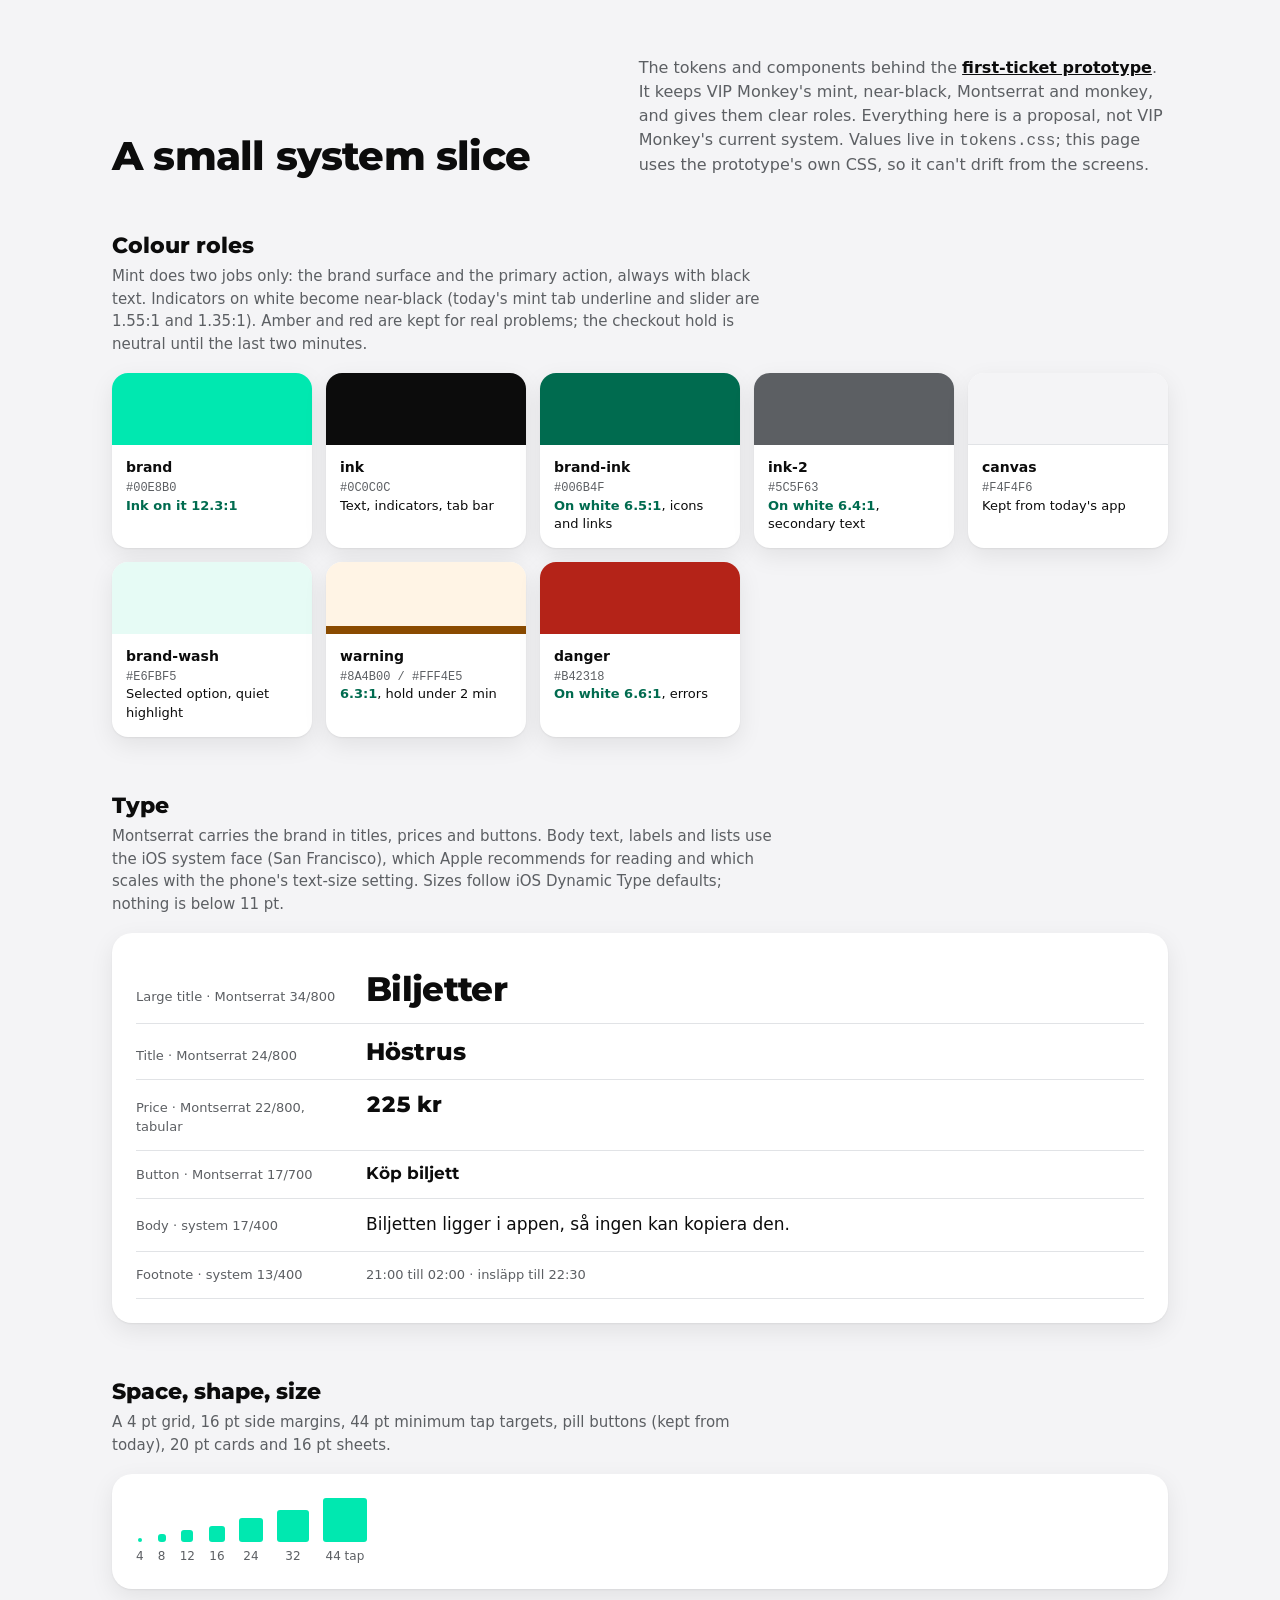
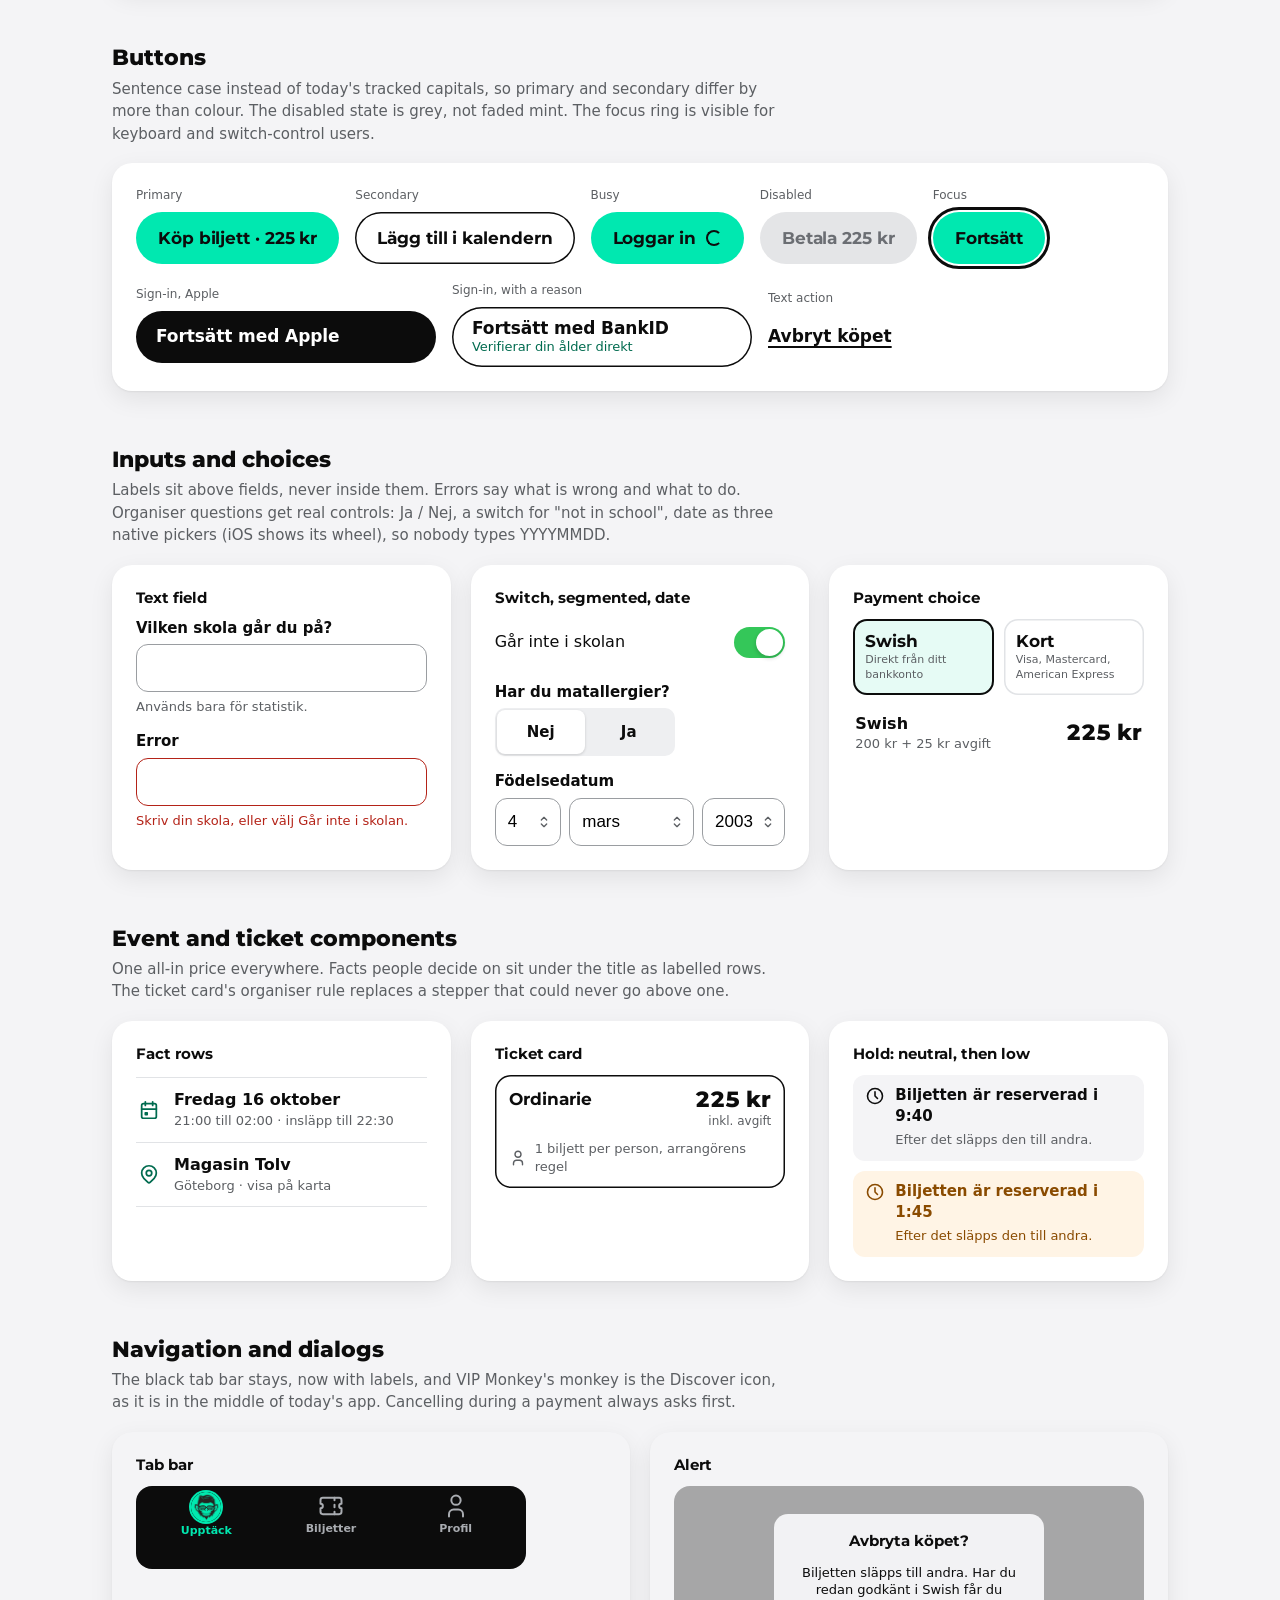
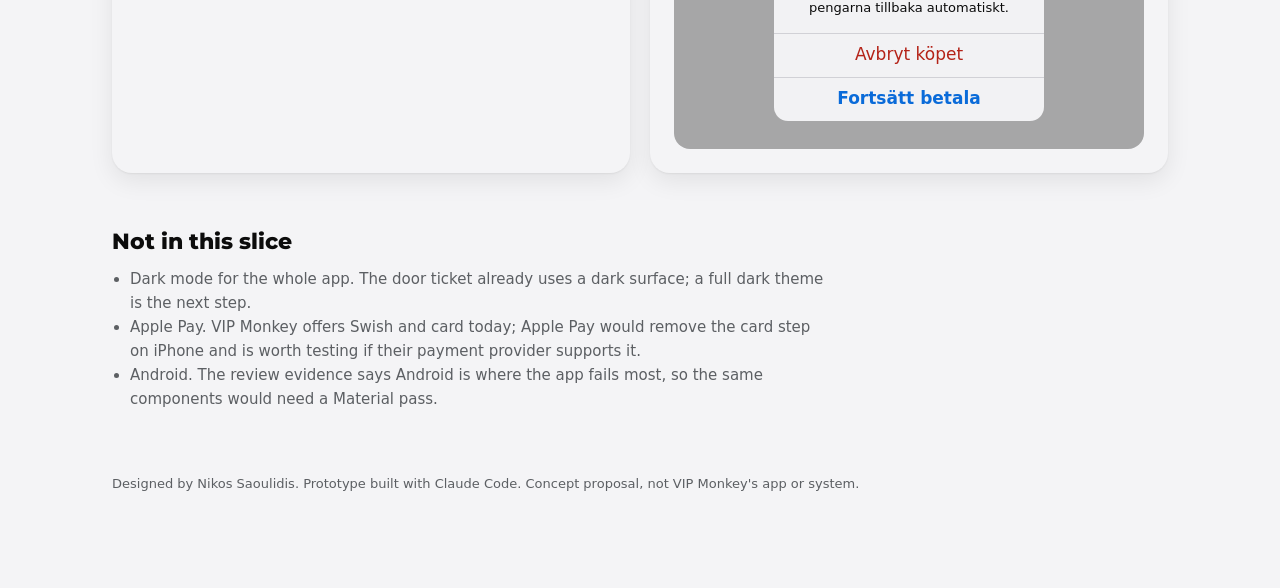
==== system.html @ f8bcc237 "VIP Monkey: Phase 3 prototype (8 screens + variant B, SV/EN), system slice, Impeccable init, concept" ====
<!doctype html>
<html lang="en">
<head>
<meta charset="utf-8">
<meta name="viewport" content="width=device-width, initial-scale=1">
<title>Design system slice · VIP Monkey proposal</title>
<meta name="description" content="Tokens and core components behind the VIP Monkey first-ticket prototype. A proposal by Nikos Saoulidis, not VIP Monkey's own system.">
<link rel="icon" href="assets/monkey-head.png">
<link rel="preconnect" href="https://fonts.googleapis.com">
<link rel="preconnect" href="https://fonts.gstatic.com" crossorigin>
<link href="https://fonts.googleapis.com/css2?family=Montserrat:wght@600;700;800&display=swap" rel="stylesheet">
<link rel="stylesheet" href="tokens.css">
<link rel="stylesheet" href="app.css">
<style>
  body.sys { max-width: 1120px; margin: 0 auto; padding: 56px 32px 96px; color: var(--c-ink); }
  .sys-head { display: flex; justify-content: space-between; align-items: end; gap: 32px; flex-wrap: wrap; }
  .sys-head h1 { font: 800 40px/1.05 var(--f-display); letter-spacing: -.02em; }
  .sys-head p { max-width: 52ch; color: var(--c-ink-2); font-size: 16px; line-height: 1.5; }
  .sys-head a { color: var(--c-ink); font-weight: 600; }
  .sys section { margin-top: 56px; }
  .sys h2 { font: 800 22px/1.2 var(--f-display); }
  .sys .why { color: var(--c-ink-2); font-size: 15px; line-height: 1.5; max-width: 70ch; margin-top: 6px; }
  .grid-sw { display: grid; grid-template-columns: repeat(auto-fill, minmax(190px, 1fr)); gap: 14px; margin-top: 18px; }
  .sw { background: var(--c-surface); border-radius: 16px; overflow: hidden; box-shadow: var(--shadow-card); }
  .sw i { display: block; height: 72px; }
  .sw div { padding: 12px 14px 14px; font-size: 13px; line-height: 1.45; }
  .sw b { display: block; font-size: 14px; }
  .sw code { font: 500 12px/1.4 ui-monospace, SFMono-Regular, Menlo, monospace; color: var(--c-ink-2); }
  .sw .ok { color: var(--c-brand-ink); font-weight: 600; }
  .type-row { display: grid; grid-template-columns: 210px 1fr; gap: 20px; align-items: baseline; padding: 14px 0; border-bottom: 1px solid var(--c-line); }
  .type-row small { font-size: 13px; color: var(--c-ink-2); font-variant-numeric: tabular-nums; }
  .specimen { background: var(--c-surface); border-radius: 20px; padding: 24px; margin-top: 18px; box-shadow: var(--shadow-card); }
  .row { display: flex; flex-wrap: wrap; gap: 16px; align-items: center; }
  .row + .row { margin-top: 18px; }
  .state { display: grid; gap: 8px; justify-items: start; min-width: 150px; }
  .state > small { font-size: 12px; color: var(--c-ink-2); }
  .cols { display: grid; grid-template-columns: repeat(auto-fit, minmax(300px, 1fr)); gap: 20px; margin-top: 18px; }
  .cols .specimen { margin-top: 0; }
  .cols h3 { font: 700 15px/1.2 var(--f-display); margin-bottom: 12px; }
  .space { display: flex; gap: 14px; align-items: end; flex-wrap: wrap; }
  .space span { display: grid; gap: 6px; justify-items: center; font-size: 12px; color: var(--c-ink-2); }
  .space i { display: block; background: var(--c-brand); border-radius: 3px; }
  .note-list { margin-top: 12px; padding-left: 18px; font-size: 15px; line-height: 1.6; color: var(--c-ink-2); max-width: 75ch; }
  .force-focus { outline: 3px solid var(--c-ink); outline-offset: 2px; }
  .sys .tabbar, .sys .alert-scrim, .sys .hold, .sys .ticket-row { position: static; }
  .sys .tabbar { border-radius: 16px; max-width: 390px; }
  .sys .alert-scrim { border-radius: 16px; padding: 28px; }
  .sys-foot { margin-top: 64px; font-size: 13px; color: var(--c-ink-2); }
</style>
</head>
<body class="sys">
  <header class="sys-head">
    <div>
      <h1>A small system slice</h1>
    </div>
    <p>The tokens and components behind the <a href="index.html">first-ticket prototype</a>. It keeps VIP Monkey's mint, near-black, Montserrat and monkey, and gives them clear roles. Everything here is a proposal, not VIP Monkey's current system. Values live in <code>tokens.css</code>; this page uses the prototype's own CSS, so it can't drift from the screens.</p>
  </header>

  <section>
    <h2>Colour roles</h2>
    <p class="why">Mint does two jobs only: the brand surface and the primary action, always with black text. Indicators on white become near-black (today's mint tab underline and slider are 1.55:1 and 1.35:1). Amber and red are kept for real problems; the checkout hold is neutral until the last two minutes.</p>
    <div class="grid-sw">
      <div class="sw"><i style="background:var(--c-brand)"></i><div><b>brand</b><code>#00E8B0</code><br><span class="ok">Ink on it 12.3:1</span></div></div>
      <div class="sw"><i style="background:var(--c-ink)"></i><div><b>ink</b><code>#0C0C0C</code><br>Text, indicators, tab bar</div></div>
      <div class="sw"><i style="background:var(--c-brand-ink)"></i><div><b>brand-ink</b><code>#006B4F</code><br><span class="ok">On white 6.5:1</span>, icons and links</div></div>
      <div class="sw"><i style="background:var(--c-ink-2)"></i><div><b>ink-2</b><code>#5C5F63</code><br><span class="ok">On white 6.4:1</span>, secondary text</div></div>
      <div class="sw"><i style="background:var(--c-canvas);box-shadow:inset 0 -1px var(--c-line)"></i><div><b>canvas</b><code>#F4F4F6</code><br>Kept from today's app</div></div>
      <div class="sw"><i style="background:var(--c-brand-wash)"></i><div><b>brand-wash</b><code>#E6FBF5</code><br>Selected option, quiet highlight</div></div>
      <div class="sw"><i style="background:var(--c-warning-wash);box-shadow:inset 0 -8px var(--c-warning-ink)"></i><div><b>warning</b><code>#8A4B00 / #FFF4E5</code><br><span class="ok">6.3:1</span>, hold under 2 min</div></div>
      <div class="sw"><i style="background:var(--c-danger)"></i><div><b>danger</b><code>#B42318</code><br><span class="ok">On white 6.6:1</span>, errors</div></div>
    </div>
  </section>

  <section>
    <h2>Type</h2>
    <p class="why">Montserrat carries the brand in titles, prices and buttons. Body text, labels and lists use the iOS system face (San Francisco), which Apple recommends for reading and which scales with the phone's text-size setting. Sizes follow iOS Dynamic Type defaults; nothing is below 11 pt.</p>
    <div class="specimen">
      <div class="type-row"><small>Large title · Montserrat 34/800</small><span style="font:800 34px/1.1 var(--f-display);letter-spacing:-.02em">Biljetter</span></div>
      <div class="type-row"><small>Title · Montserrat 24/800</small><span style="font:800 24px/1.15 var(--f-display)">Höstrus</span></div>
      <div class="type-row"><small>Price · Montserrat 22/800, tabular</small><span class="price" style="text-align:left">225 kr</span></div>
      <div class="type-row"><small>Button · Montserrat 17/700</small><span style="font:700 17px/1 var(--f-display)">Köp biljett</span></div>
      <div class="type-row"><small>Body · system 17/400</small><span style="font:400 17px/1.4 var(--f-text)">Biljetten ligger i appen, så ingen kan kopiera den.</span></div>
      <div class="type-row"><small>Footnote · system 13/400</small><span style="font:400 13px/1.4 var(--f-text);color:var(--c-ink-2)">21:00 till 02:00 · insläpp till 22:30</span></div>
    </div>
  </section>

  <section>
    <h2>Space, shape, size</h2>
    <p class="why">A 4 pt grid, 16 pt side margins, 44 pt minimum tap targets, pill buttons (kept from today), 20 pt cards and 16 pt sheets.</p>
    <div class="specimen">
      <div class="space">
        <span><i style="width:4px;height:4px"></i>4</span><span><i style="width:8px;height:8px"></i>8</span><span><i style="width:12px;height:12px"></i>12</span><span><i style="width:16px;height:16px"></i>16</span><span><i style="width:24px;height:24px"></i>24</span><span><i style="width:32px;height:32px"></i>32</span><span><i style="width:44px;height:44px"></i>44 tap</span>
      </div>
    </div>
  </section>

  <section>
    <h2>Buttons</h2>
    <p class="why">Sentence case instead of today's tracked capitals, so primary and secondary differ by more than colour. The disabled state is grey, not faded mint. The focus ring is visible for keyboard and switch-control users.</p>
    <div class="specimen">
      <div class="row">
        <div class="state"><small>Primary</small><button class="btn btn-primary">Köp biljett · 225 kr</button></div>
        <div class="state"><small>Secondary</small><button class="btn btn-outline">Lägg till i kalendern</button></div>
        <div class="state"><small>Busy</small><button class="btn btn-primary" aria-busy="true">Loggar in</button></div>
        <div class="state"><small>Disabled</small><button class="btn btn-primary" disabled style="background:var(--c-disabled);color:var(--c-disabled-ink)">Betala 225 kr</button></div>
        <div class="state"><small>Focus</small><button class="btn btn-primary force-focus">Fortsätt</button></div>
      </div>
      <div class="row">
        <div class="state"><small>Sign-in, Apple</small><button class="btn btn-auth btn-apple" style="min-width:300px"><span>Fortsätt med Apple</span></button></div>
        <div class="state"><small>Sign-in, with a reason</small><button class="btn btn-auth btn-outline btn-bankid" style="min-width:300px"><span class="ba-txt"><span>Fortsätt med BankID</span><small>Verifierar din ålder direkt</small></span></button></div>
        <div class="state"><small>Text action</small><button class="text-btn">Avbryt köpet</button></div>
      </div>
    </div>
  </section>

  <section>
    <h2>Inputs and choices</h2>
    <p class="why">Labels sit above fields, never inside them. Errors say what is wrong and what to do. Organiser questions get real controls: Ja / Nej, a switch for "not in school", date as three native pickers (iOS shows its wheel), so nobody types YYYYMMDD.</p>
    <div class="cols">
      <div class="specimen">
        <h3>Text field</h3>
        <label class="field-label" style="margin-top:0">Vilken skola går du på?</label>
        <input class="field" value="">
        <p class="field-help">Används bara för statistik.</p>
        <label class="field-label">Error</label>
        <input class="field" aria-invalid="true" aria-label="Skola">
        <p class="field-err">Skriv din skola, eller välj Går inte i skolan.</p>
      </div>
      <div class="specimen">
        <h3>Switch, segmented, date</h3>
        <label class="switch-row"><span>Går inte i skolan</span><input type="checkbox" role="switch" class="switch" checked></label>
        <p class="field-label">Har du matallergier?</p>
        <div class="seg"><label><input type="radio" name="s1" checked><span>Nej</span></label><label><input type="radio" name="s1"><span>Ja</span></label></div>
        <p class="field-label">Födelsedatum</p>
        <div class="dob"><select class="field sel" aria-label="Dag"><option>4</option></select><select class="field sel" aria-label="Månad"><option>mars</option></select><select class="field sel" aria-label="År"><option>2003</option></select></div>
      </div>
      <div class="specimen">
        <h3>Payment choice</h3>
        <div class="pay-options">
          <label class="pay-opt"><input type="radio" name="p1" checked><span class="po-box"><b>Swish</b><small>Direkt från ditt bankkonto</small></span></label>
          <label class="pay-opt"><input type="radio" name="p1"><span class="po-box"><b>Kort</b><small>Visa, Mastercard, American Express</small></span></label>
        </div>
        <div class="pay-sum" style="margin-top:16px"><span><b>Swish</b><small>200 kr + 25 kr avgift</small></span><b class="pay-sum-total">225 kr</b></div>
      </div>
    </div>
  </section>

  <section>
    <h2>Event and ticket components</h2>
    <p class="why">One all-in price everywhere. Facts people decide on sit under the title as labelled rows. The ticket card's organiser rule replaces a stepper that could never go above one.</p>
    <div class="cols">
      <div class="specimen">
        <h3>Fact rows</h3>
        <ul class="facts">
          <li><svg class="ic" viewBox="0 0 24 24" aria-hidden="true"><path d="M4 7a2 2 0 0 1 2 -2h12a2 2 0 0 1 2 2v12a2 2 0 0 1 -2 2h-12a2 2 0 0 1 -2 -2v-12z"/><path d="M16 3v4"/><path d="M8 3v4"/><path d="M4 11h16"/><path d="M8 15h2v2h-2z"/></svg><div><b>Fredag 16 oktober</b><small>21:00 till 02:00 · insläpp till 22:30</small></div></li>
          <li><svg class="ic" viewBox="0 0 24 24" aria-hidden="true"><path d="M9 11a3 3 0 1 0 6 0a3 3 0 0 0 -6 0"/><path d="M17.657 16.657l-4.243 4.243a2 2 0 0 1 -2.827 0l-4.244 -4.243a8 8 0 1 1 11.314 0z"/></svg><div><b>Magasin Tolv</b><small>Göteborg · visa på karta</small></div></li>
        </ul>
      </div>
      <div class="specimen">
        <h3>Ticket card</h3>
        <div class="ticket-row" style="margin-top:0">
          <div class="tr-top"><b>Ordinarie</b><span class="price">225 kr<small>inkl. avgift</small></span></div>
          <p class="tr-rule"><svg class="ic" viewBox="0 0 24 24" aria-hidden="true"><path d="M8 7a4 4 0 1 0 8 0a4 4 0 0 0 -8 0"/><path d="M6 21v-2a4 4 0 0 1 4 -4h4a4 4 0 0 1 4 4v2"/></svg><span>1 biljett per person, arrangörens regel</span></p>
        </div>
      </div>
      <div class="specimen">
        <h3>Hold: neutral, then low</h3>
        <div class="hold"><svg class="ic" viewBox="0 0 24 24" aria-hidden="true"><path d="M3 12a9 9 0 1 0 18 0a9 9 0 0 0 -18 0"/><path d="M12 7v5l3 3"/></svg><div><b>Biljetten är reserverad i 9:40</b><small>Efter det släpps den till andra.</small></div></div>
        <div class="hold is-low" style="margin-top:10px"><svg class="ic" viewBox="0 0 24 24" aria-hidden="true"><path d="M3 12a9 9 0 1 0 18 0a9 9 0 0 0 -18 0"/><path d="M12 7v5l3 3"/></svg><div><b>Biljetten är reserverad i 1:45</b><small>Efter det släpps den till andra.</small></div></div>
      </div>
    </div>
  </section>

  <section>
    <h2>Navigation and dialogs</h2>
    <p class="why">The black tab bar stays, now with labels, and VIP Monkey's monkey is the Discover icon, as it is in the middle of today's app. Cancelling during a payment always asks first.</p>
    <div class="cols">
      <div class="specimen" style="background:var(--c-canvas)">
        <h3>Tab bar</h3>
        <nav class="tabbar" aria-label="Exempel">
          <span class="tab" aria-current="page"><img src="assets/monkey-head.png" alt="" class="tab-monkey" width="30" height="30"><span>Upptäck</span></span>
          <span class="tab"><svg class="ic" viewBox="0 0 24 24" aria-hidden="true"><path d="M15 5l0 2"/><path d="M15 11l0 2"/><path d="M15 17l0 2"/><path d="M5 5h14a2 2 0 0 1 2 2v3a2 2 0 0 0 0 4v3a2 2 0 0 1 -2 2h-14a2 2 0 0 1 -2 -2v-3a2 2 0 0 0 0 -4v-3a2 2 0 0 1 2 -2"/></svg><span>Biljetter</span></span>
          <span class="tab"><svg class="ic" viewBox="0 0 24 24" aria-hidden="true"><path d="M8 7a4 4 0 1 0 8 0a4 4 0 0 0 -8 0"/><path d="M6 21v-2a4 4 0 0 1 4 -4h4a4 4 0 0 1 4 4v2"/></svg><span>Profil</span></span>
        </nav>
      </div>
      <div class="specimen" style="background:var(--c-canvas)">
        <h3>Alert</h3>
        <div class="alert-scrim">
          <div class="alert" role="group" aria-label="Exempel">
            <h3>Avbryta köpet?</h3>
            <p>Biljetten släpps till andra. Har du redan godkänt i Swish får du pengarna tillbaka automatiskt.</p>
            <span class="alert-btn danger" style="display:grid;place-items:center">Avbryt köpet</span>
            <span class="alert-btn strong" style="display:grid;place-items:center">Fortsätt betala</span>
          </div>
        </div>
      </div>
    </div>
  </section>

  <section>
    <h2>Not in this slice</h2>
    <ul class="note-list">
      <li>Dark mode for the whole app. The door ticket already uses a dark surface; a full dark theme is the next step.</li>
      <li>Apple Pay. VIP Monkey offers Swish and card today; Apple Pay would remove the card step on iPhone and is worth testing if their payment provider supports it.</li>
      <li>Android. The review evidence says Android is where the app fails most, so the same components would need a Material pass.</li>
    </ul>
  </section>

  <p class="sys-foot">Designed by Nikos Saoulidis. Prototype built with Claude Code. Concept proposal, not VIP Monkey's app or system.</p>
</body>
</html>
---- tokens.css ----
/* VIP Monkey, evolved: design tokens (a proposal, not VIP Monkey's own spec) */
:root {
  /* colour roles */
  --c-brand: #00E8B0;          /* brand surface + primary action fill; ink on it is 12.3:1 */
  --c-brand-hover: #00D4A1;
  --c-brand-ink: #006B4F;      /* mint as text/icon on light surfaces, 6.5:1 on white */
  --c-brand-wash: #E6FBF5;
  --c-ink: #0C0C0C;            /* text, indicators, tab bar */
  --c-ink-2: #5C5F63;          /* secondary text, 6.4:1 on white */
  --c-line: #E1E3E6;
  --c-line-strong: #0C0C0C;
  --c-canvas: #F4F4F6;
  --c-surface: #FFFFFF;
  --c-disabled: #E4E5E7;
  --c-disabled-ink: #6B6E73;
  --c-tabbar: #0C0C0C;
  --c-tab-idle: #A9ACB1;       /* 8.4:1 on the tab bar */
  --c-danger: #B42318;
  --c-danger-wash: #FDECEA;
  --c-warning-ink: #8A4B00;
  --c-warning-wash: #FFF4E5;
  --c-scrim: rgb(12 12 12 / .42);

  /* type: Montserrat for display moments, the platform face for reading */
  --f-display: "Montserrat", system-ui, sans-serif;
  --f-text: -apple-system, BlinkMacSystemFont, "SF Pro Text", system-ui, "Segoe UI", Roboto, sans-serif;
  --t-large: 34px;   /* Large Title */
  --t-title: 24px;   /* Title 2, in Montserrat */
  --t-headline: 17px;
  --t-body: 17px;
  --t-callout: 16px;
  --t-sub: 15px;
  --t-foot: 13px;
  --t-caption: 12px;

  /* space (4 pt grid) */
  --s-1: 4px; --s-2: 8px; --s-3: 12px; --s-4: 16px; --s-5: 20px; --s-6: 24px; --s-8: 32px; --s-10: 40px;

  /* shape */
  --r-pill: 999px;
  --r-card: 20px;
  --r-field: 12px;
  --r-sheet: 16px;

  /* size */
  --tap: 44px;
  --btn-h: 52px;
  --tabbar-h: 83px;
  --status-h: 47px;

  /* depth and motion */
  --shadow-card: 0 1px 2px rgb(12 12 12 / .06), 0 8px 24px rgb(12 12 12 / .08);
  --shadow-sheet: 0 -8px 32px rgb(12 12 12 / .16);
  --ease-out: cubic-bezier(.16, 1, .3, 1);
  --dur-fast: 160ms;
  --dur-sheet: 420ms;
}
---- app.css ----
*, *::before, *::after { box-sizing: border-box; margin: 0; }
html { background: var(--c-canvas); color: var(--c-ink); font: 400 var(--t-body)/1.4 var(--f-text); -webkit-font-smoothing: antialiased; }
body { min-height: 100dvh; }
button, input { font: inherit; color: inherit; }
button { background: none; border: 0; padding: 0; cursor: pointer; }
[hidden] { display: none !important; }
::selection { background: var(--c-brand); color: var(--c-ink); }
:focus-visible { outline: 3px solid var(--c-ink); outline-offset: 2px; }
[tabindex="-1"]:focus { outline: none; }
.view-ticket :focus-visible, .tabbar :focus-visible { outline-color: var(--c-brand); }
.ic { width: 22px; height: 22px; flex: none; fill: none; stroke: currentColor; stroke-width: 1.9; stroke-linecap: round; stroke-linejoin: round; }
.ic-sm { width: 16px; height: 16px; }
.ic-lg { width: 26px; height: 26px; }

/* ---------- stage: panel beside a phone on desktop, full screen on a phone ---------- */
.stage { min-height: 100dvh; display: grid; grid-template-columns: minmax(280px, 380px) auto; justify-content: center; align-items: center; gap: 64px; padding: 40px 32px; }
.device { width: 390px; height: 844px; border-radius: 55px; background: #111214; padding: 11px; box-shadow: 0 30px 80px rgb(12 12 12 / .22), 0 2px 6px rgb(12 12 12 / .2); }
.screen { position: relative; width: 100%; height: 100%; border-radius: 44px; overflow: hidden; background: var(--c-surface); isolation: isolate; container-type: inline-size; }

.panel { font-size: 15px; line-height: 1.5; color: var(--c-ink-2); max-width: 380px; }
.panel-top { display: flex; align-items: center; justify-content: space-between; gap: 16px; }
.panel h1 { font: 800 32px/1.1 var(--f-display); color: var(--c-ink); letter-spacing: -.02em; text-wrap: balance; }
.panel-lede { margin-top: 14px; color: var(--c-ink); font-size: 17px; text-wrap: pretty; }
.panel-hint { margin-top: 8px; }
.panel-h { font: 700 14px/1 var(--f-display); color: var(--c-ink); margin: 28px 0 10px; }
.lang { display: inline-flex; border: 1.5px solid var(--c-ink); border-radius: var(--r-pill); padding: 2px; flex: none; }
.lang-btn { min-width: 44px; min-height: 36px; border-radius: var(--r-pill); font: 700 13px/1 var(--f-display); color: var(--c-ink); }
.lang-btn[aria-pressed="true"] { background: var(--c-ink); color: #fff; }
.steps { list-style: none; padding: 0; display: grid; gap: 2px; }
.steps button { width: 100%; min-height: 40px; display: flex; align-items: center; gap: 12px; padding: 6px 10px; border-radius: 12px; text-align: left; color: var(--c-ink); font-size: 15px; }
.steps button:hover { background: rgb(12 12 12 / .05); }
.steps button[aria-current="step"] { background: var(--c-surface); box-shadow: var(--shadow-card); font-weight: 600; }
.steps .n { width: 26px; height: 26px; border-radius: 50%; display: grid; place-items: center; background: var(--c-surface); border: 1px solid var(--c-line); font: 700 12px/1 var(--f-display); flex: none; }
.steps button[aria-current="step"] .n { background: var(--c-brand); border-color: var(--c-brand); }
.step-b { margin-top: 10px; padding-top: 10px; border-top: 1px solid var(--c-line); }
.step-b p { font-size: 13px; padding: 2px 10px 0 48px; }
.panel-actions { display: flex; gap: 18px; margin-top: 20px; }
.link-btn { display: inline-flex; align-items: center; gap: 6px; min-height: 44px; color: var(--c-ink); font-weight: 600; text-decoration: none; }
.link-btn:hover { text-decoration: underline; text-underline-offset: 3px; }
.link-btn .ic { width: 18px; height: 18px; }
.panel-note { margin-top: 18px; font-size: 13px; }
.panel-credit { margin-top: 6px; font-size: 13px; color: var(--c-ink); }

/* ---------- phone chrome ---------- */
.statusbar { position: absolute; inset: 0 0 auto 0; height: var(--status-h); z-index: 30; display: flex; align-items: center; justify-content: space-between; padding: 0 30px 0 38px; font: 600 16px/1 var(--f-text); pointer-events: none; color: var(--c-ink); }
.statusbar svg { fill: currentColor; }
.sb-icons { display: flex; gap: 6px; align-items: center; }
.screen[data-dark] .statusbar { color: #fff; }
.home-ind { position: absolute; left: 50%; bottom: 8px; width: 134px; height: 5px; margin-left: -67px; border-radius: 3px; background: var(--c-ink); z-index: 40; pointer-events: none; }
.screen[data-dark] .home-ind { background: #fff; }

.view { position: absolute; inset: 0; display: flex; flex-direction: column; padding-top: var(--status-h); background: var(--c-surface); }
.view:not(.is-active) { visibility: hidden; }
.scroll { flex: 1; overflow-y: auto; overscroll-behavior: contain; padding: 0 16px 24px; scrollbar-width: none; }
.scroll::-webkit-scrollbar { display: none; }

.icon-btn { width: var(--tap); height: var(--tap); display: grid; place-items: center; border-radius: 50%; color: var(--c-ink); }
.navbar { height: 44px; display: grid; grid-template-columns: 1fr auto 1fr; align-items: center; padding: 0 8px; flex: none; }
.navbar > :last-child { justify-self: end; }
.nav-back { display: inline-flex; align-items: center; min-height: var(--tap); font-size: var(--t-body); color: inherit; }
.nav-title { font: 600 var(--t-headline)/1 var(--f-text); }

/* ---------- buttons, fields ---------- */
.btn { min-height: var(--btn-h); padding: 0 22px; border-radius: var(--r-pill); display: inline-flex; align-items: center; justify-content: center; gap: 10px; font: 700 var(--t-headline)/1.1 var(--f-display); letter-spacing: -.005em; transition: background-color var(--dur-fast) var(--ease-out), transform var(--dur-fast) var(--ease-out); }
.btn:active { transform: scale(.985); }
.btn-block { width: 100%; }
.btn-primary { background: var(--c-brand); color: var(--c-ink); }
.btn-primary:hover { background: var(--c-brand-hover); }
.btn-outline { background: var(--c-surface); color: var(--c-ink); box-shadow: inset 0 0 0 1.5px var(--c-ink); }
.btn-outline:hover { background: var(--c-canvas); }
.btn[aria-busy="true"] { pointer-events: none; }
.btn[aria-busy="true"]::after { content: ""; width: 16px; height: 16px; border-radius: 50%; border: 2px solid currentColor; border-right-color: transparent; animation: spin .8s linear infinite; }
.text-btn { display: inline-flex; align-items: center; gap: 8px; min-height: var(--tap); font-weight: 600; color: var(--c-ink); text-decoration: underline; text-decoration-thickness: 1.5px; text-underline-offset: 4px; }
.text-btn.center { justify-content: center; width: 100%; }

.field-label { display: block; font: 600 var(--t-sub)/1.3 var(--f-text); margin: 16px 0 6px; }
.field { width: 100%; min-height: 48px; padding: 0 14px; border-radius: var(--r-field); border: 1.5px solid #9A9DA1; background: var(--c-surface); font-size: var(--t-body); }
.field:focus { border-color: var(--c-ink); outline: none; box-shadow: 0 0 0 3px var(--c-brand-wash), 0 0 0 1px var(--c-ink); }
.field[aria-invalid="true"] { border-color: var(--c-danger); }
.field::placeholder { color: #6B6E73; }
.field:disabled { background: var(--c-canvas); color: var(--c-disabled-ink); }
.field-help { font-size: var(--t-foot); color: var(--c-ink-2); margin-top: 6px; }
.field-err { font-size: var(--t-foot); color: var(--c-danger); margin-top: 6px; font-weight: 500; }
.check { display: flex; align-items: center; gap: 10px; min-height: var(--tap); font-size: var(--t-sub); }
.check input { width: 22px; height: 22px; accent-color: var(--c-ink); }

/* ---------- content pieces ---------- */
.poster-card { display: block; width: 100%; height: auto; border-radius: var(--r-card); }
.ev-title { font: 800 var(--t-title)/1.15 var(--f-display); margin-top: 18px; letter-spacing: -.01em; }
.ev-org { font-size: var(--t-sub); color: var(--c-ink-2); margin-top: 2px; }
.facts { list-style: none; padding: 0; margin-top: 14px; border-top: 1px solid var(--c-line); }
.facts li { display: flex; gap: 14px; align-items: center; padding: 11px 2px; border-bottom: 1px solid var(--c-line); font-size: var(--t-callout); }
.facts .ic { color: var(--c-brand-ink); }
.facts b { font-weight: 600; display: block; }
.facts small { display: block; color: var(--c-ink-2); font-size: var(--t-foot); margin-top: 1px; }
.price { font: 800 22px/1 var(--f-display); font-variant-numeric: tabular-nums; white-space: nowrap; text-align: right; }
.price small { display: block; font: 500 var(--t-caption)/1.3 var(--f-text); color: var(--c-ink-2); margin-top: 3px; }

.ticket-row { margin-top: 16px; border-radius: 16px; box-shadow: inset 0 0 0 1.5px var(--c-ink); padding: 14px 14px 12px; }
.tr-top { display: flex; justify-content: space-between; align-items: flex-start; }
.tr-top b { font: 700 var(--t-headline)/1.2 var(--f-display); }
.tr-bottom { display: flex; justify-content: space-between; align-items: center; margin-top: 10px; }
.stepper { display: flex; align-items: center; gap: 4px; margin-left: -4px; }
.step-btn { width: var(--tap); height: var(--tap); border-radius: 50%; display: grid; place-items: center; color: var(--c-disabled-ink); }
.step-btn::before { content: ""; position: absolute; width: 34px; height: 34px; border-radius: 50%; border: 1.5px solid var(--c-line); }
.step-btn { position: relative; }
.step-btn:disabled { cursor: default; }
.qty { min-width: 20px; text-align: center; font: 700 var(--t-headline)/1 var(--f-display); }
.tr-max { font-size: var(--t-foot); color: var(--c-ink-2); }
.tr-hint { font-size: var(--t-foot); color: var(--c-ink); background: var(--c-canvas); border-radius: 10px; padding: 8px 10px; margin-top: 8px; }
.asks { display: flex; gap: 10px; margin-top: 14px; font-size: var(--t-sub); }
.asks .ic { color: var(--c-brand-ink); width: 20px; height: 20px; margin-top: 1px; }
.about-h { font: 700 var(--t-headline)/1.2 var(--f-display); margin-top: 26px; }
.about { margin-top: 6px; font-size: var(--t-callout); line-height: 1.5; color: #2A2C2F; }

.cc-thumb { width: 64px; height: auto; border-radius: 10px; flex: none; }

/* ---------- 1. chat ---------- */
.view-chat { background: #fff; }
.chat-head { display: grid; grid-template-columns: 44px 1fr 44px; align-items: center; padding: 0 6px 8px; border-bottom: 1px solid var(--c-line); background: #F7F7F8; }
.chat-back { color: #0A7AFF; }
.chat-who { display: grid; justify-items: center; gap: 2px; }
.chat-who b { font: 600 13px/1.2 var(--f-text); }
.chat-who small { font-size: 11px; color: var(--c-ink-2); }
.avatars { display: flex; }
.avatars i { width: 30px; height: 30px; border-radius: 50%; display: grid; place-items: center; font: 600 13px/1 var(--f-text); font-style: normal; color: #fff; background: #8E8E93; border: 2px solid #F7F7F8; }
.avatars i + i { margin-left: -8px; background: #6C6C70; }
.chat-body { flex: 1; overflow-y: auto; padding: 10px 12px; display: flex; flex-direction: column; gap: 8px; }
.chat-time { font-size: 11px; color: var(--c-ink-2); text-align: center; margin: 4px 0 6px; }
.msg { max-width: 78%; align-self: flex-start; }
.msg p { background: #E9E9EB; padding: 8px 12px; border-radius: 18px; font-size: var(--t-body); line-height: 1.3; }
.msg-name { display: block; font-size: 11px; color: var(--c-ink-2); margin: 0 0 2px 12px; }
.link-card { display: block; width: 78%; border-radius: 18px; overflow: hidden; background: #E9E9EB; text-align: left; }
.link-card:hover .lc-foot { background: #DEDEE1; }
.lc-img { display: block; width: 100%; height: auto; }
.lc-foot { display: grid; gap: 2px; padding: 10px 12px 12px; }
.lc-foot b { font: 600 15px/1.25 var(--f-text); }
.lc-foot span { font-size: 13px; color: #3A3A3C; }
.lc-foot small { font-size: 12px; color: #6B6E73; }
.chat-input { display: flex; align-items: center; gap: 10px; padding: 8px 12px 30px; }
.ci-plus { width: 34px; height: 34px; border-radius: 50%; background: #E9E9EB; display: grid; place-items: center; color: #6B6E73; font-size: 22px; }
.ci-field { flex: 1; min-height: 36px; border-radius: 18px; border: 1px solid #D1D1D6; display: flex; align-items: center; padding: 0 14px; color: #6B6E73; }

/* ---------- 2. web ---------- */
.web-scroll { padding-top: 12px; padding-bottom: 96px; }
.web-badge { display: inline-flex; align-items: center; gap: 6px; font-size: var(--t-foot); color: var(--c-ink-2); margin-bottom: 10px; }
.web-badge .ic { width: 16px; height: 16px; color: var(--c-brand-ink); }
.web-price { display: flex; justify-content: space-between; align-items: flex-start; margin: 16px 0; }
.web-price b { font: 700 var(--t-headline)/1.2 var(--f-display); }
.web-sub { font-size: var(--t-sub); color: var(--c-ink-2); margin-top: 10px; text-align: center; }
.web-why { display: flex; gap: 10px; margin-top: 18px; padding: 12px 14px; border-radius: 14px; background: var(--c-canvas); font-size: var(--t-foot); }
.web-why .ic { width: 18px; height: 18px; margin-top: 1px; }
.web-orb { margin-top: 10px; font-size: var(--t-sub); }
.safari-bar { position: absolute; left: 0; right: 0; bottom: 0; padding: 10px 16px 30px; background: rgb(247 247 248 / .96); border-top: 1px solid var(--c-line); display: flex; justify-content: center; }
.sf-pill { display: inline-flex; align-items: center; justify-content: center; gap: 6px; width: 100%; min-height: 40px; border-radius: 12px; background: #fff; box-shadow: 0 1px 3px rgb(12 12 12 / .12); font-size: 15px; }
.store-sheet { position: absolute; inset: auto 0 0 0; z-index: 20; background: #F2F2F7; border-radius: 16px 16px 0 0; padding: 20px 16px 40px; box-shadow: var(--shadow-sheet); animation: rise var(--dur-sheet) var(--ease-out); }
.store-card { display: flex; align-items: center; gap: 14px; background: #fff; border-radius: 16px; padding: 14px; }
.store-icon { border-radius: 16px; background: var(--c-brand); }
.store-txt { flex: 1; display: grid; }
.store-txt b { font: 600 17px/1.3 var(--f-text); }
.store-txt small { font-size: 13px; color: var(--c-ink-2); }
.store-get { min-width: 76px; min-height: 36px; border-radius: 18px; background: #0A6BD9; color: #fff; font: 700 15px/1 var(--f-text); padding: 0 16px; display: inline-flex; align-items: center; justify-content: center; gap: 8px; }
.store-get[aria-busy="true"]::after { content: ""; width: 14px; height: 14px; border-radius: 50%; border: 2px solid #fff; border-right-color: transparent; animation: spin .8s linear infinite; }
.store-note { text-align: center; font-size: 12px; color: var(--c-ink-2); margin-top: 12px; }

/* ---------- 3. first open ---------- */
.open-scroll { padding-top: 28px; display: flex; flex-direction: column; }
.open-mark { border-radius: 50%; }
.open-title { font: 800 28px/1.12 var(--f-display); letter-spacing: -.015em; margin-top: 18px; text-wrap: balance; }
.open-sub { color: var(--c-ink-2); font-size: var(--t-callout); margin-top: 8px; }
.carry-card { display: flex; gap: 12px; align-items: center; margin-top: 20px; padding: 12px; border-radius: 16px; background: var(--c-canvas); }
.carry-card div { display: grid; gap: 1px; }
.carry-card small { font-size: var(--t-caption); color: var(--c-ink-2); }
.carry-card b { font: 700 var(--t-headline)/1.2 var(--f-display); }
.carry-card span { font-size: var(--t-foot); }
.auth { display: grid; gap: 10px; margin-top: 22px; }
.btn-auth { justify-content: flex-start; padding: 0 20px; font-family: var(--f-text); font-weight: 600; }
.btn-apple { background: var(--c-ink); color: #fff; }
.btn-apple:hover { background: #26282B; }
.btn-auth .ic { width: 22px; height: 22px; }
.btn-bankid { min-height: 60px; }
.ba-txt { display: grid; text-align: left; line-height: 1.25; }
.ba-txt small { font: 500 var(--t-foot)/1.3 var(--f-text); color: var(--c-brand-ink); }
.auth .text-btn { justify-self: center; }
.email-form { margin-top: 2px; }
.email-form .btn { margin-top: 12px; }
.open-terms { margin-top: auto; padding-top: 20px; font-size: var(--t-caption); color: var(--c-ink-2); text-align: center; }

/* ---------- 4. event ---------- */
.view-event .navbar { position: relative; z-index: 2; }
.event-scroll { padding-top: 8px; padding-bottom: 170px; }
.ev-titlerow { display: flex; justify-content: space-between; align-items: flex-start; gap: 8px; }
.ev-titlerow .ev-title { margin-top: 14px; }
.share-btn { margin: 8px -10px 0 0; box-shadow: inset 0 0 0 1px var(--c-line); width: 40px; height: 40px; }
.share-btn::after { content: ""; position: absolute; inset: -2px; }
.share-btn { position: relative; }
.view-event .facts li { padding: 9px 2px; }
.cta-bar { position: absolute; left: 0; right: 0; bottom: var(--tabbar-h); padding: 12px 16px; background: var(--c-surface); border-top: 1px solid var(--c-line); z-index: 3; }

.tabbar { position: absolute; left: 0; right: 0; bottom: 0; height: var(--tabbar-h); background: var(--c-tabbar); display: grid; grid-template-columns: repeat(3, 1fr); padding: 6px 8px 0; z-index: 25; }
.tab { display: flex; flex-direction: column; align-items: center; gap: 3px; min-height: 48px; color: var(--c-tab-idle); font: 600 11px/1.1 var(--f-text); }
.tab .ic { width: 28px; height: 28px; stroke-width: 1.7; }
.tab[aria-current="page"] { color: var(--c-brand); }
.tab:disabled { cursor: default; opacity: .45; }
.tab-monkey { width: 30px; height: 30px; border-radius: 50%; opacity: .72; }
.tab[aria-current="page"] .tab-monkey { opacity: 1; box-shadow: 0 0 0 2px var(--c-brand); }

/* ---------- sheet ---------- */
.scrim { position: absolute; inset: 0; background: var(--c-scrim); z-index: 26; animation: fade var(--dur-sheet) var(--ease-out); }
.sheet { position: absolute; left: 0; right: 0; bottom: 0; top: 112px; z-index: 27; background: var(--c-surface); border-radius: var(--r-sheet) var(--r-sheet) 0 0; box-shadow: var(--shadow-sheet); display: flex; flex-direction: column; animation: rise var(--dur-sheet) var(--ease-out); transition: top var(--dur-sheet) var(--ease-out); }
.sheet.is-tall { top: 72px; }

/* iOS page sheet: the event page steps back behind the sheet, poster still in view */
.event-page { position: relative; flex: 1; min-height: 0; display: flex; flex-direction: column; background: var(--c-surface); transform-origin: 50% 0; transition: transform var(--dur-sheet) var(--ease-out), border-radius var(--dur-sheet) var(--ease-out); }
.screen.has-sheet { background: #000; }
.screen.has-sheet .view-event { background: #000; }
.screen.has-sheet .event-page { transform: translateY(10px) scale(.92); border-radius: 14px; overflow: hidden; }
.screen.has-sheet .statusbar { color: #fff; }
.screen.has-sheet .scrim { background: rgb(0 0 0 / .28); }
.grabber { width: 36px; height: 5px; border-radius: 3px; background: #C9CBCE; margin: 6px auto 0; flex: none; }
.pane { display: flex; flex-direction: column; min-height: 0; flex: 1; }
.sheet-head { display: flex; align-items: center; justify-content: space-between; padding: 4px 8px 4px 16px; flex: none; }
.sheet-head h2 { font: 800 20px/1.2 var(--f-display); }
.sheet-scroll { flex: 1; overflow-y: auto; padding: 4px 16px 16px; scrollbar-width: none; }
.sheet-foot { padding: 10px 16px 30px; border-top: 1px solid var(--c-line); display: grid; gap: 6px; flex: none; background: var(--c-surface); }
.form-err { text-align: center; margin: 0 0 4px; }

.hold { display: flex; gap: 10px; align-items: flex-start; padding: 10px 12px; border-radius: 12px; background: var(--c-canvas); color: var(--c-ink); }
.hold small { color: var(--c-ink-2); }
.hold.is-low { background: var(--c-warning-wash); color: var(--c-warning-ink); }
.hold.is-low small { color: var(--c-warning-ink); }
.hold b { font-weight: 600; font-size: var(--t-sub); font-variant-numeric: tabular-nums; display: block; }
.hold small { font-size: var(--t-foot); }
.hold .ic { width: 20px; height: 20px; margin-top: 1px; }
.hold-expired { background: var(--c-danger-wash); color: var(--c-danger); }
.hold-expired .text-btn { color: var(--c-danger); min-height: 36px; }
.sheet-event { display: flex; gap: 12px; align-items: center; margin: 14px 0 4px; }
.sheet-event div { display: grid; }
.sheet-event b { font: 700 var(--t-headline)/1.2 var(--f-display); }
.sheet-event span { font-size: var(--t-foot); color: var(--c-ink-2); }

.group { border: 0; padding: 0; margin-top: 22px; }
.group legend { font: 700 var(--t-headline)/1.2 var(--f-display); padding: 0; }
.group > .field-label:first-of-type { margin-top: 10px; }
#age-input-wrap { margin-top: 10px; }
.verified { display: flex; gap: 8px; align-items: center; margin-top: 10px; font-size: var(--t-sub); color: var(--c-brand-ink); font-weight: 600; }
.verified .ic { width: 20px; height: 20px; }

.seg { display: inline-grid; grid-template-columns: 1fr 1fr; min-width: 180px; padding: 2px; border-radius: 10px; background: #EEEFF1; }
.seg label { position: relative; }
.seg input { position: absolute; opacity: 0; inset: 0; margin: 0; cursor: pointer; }
.seg span { display: grid; place-items: center; min-height: 44px; border-radius: 8px; font-weight: 600; font-size: var(--t-sub); }
.seg input:checked + span { background: var(--c-surface); box-shadow: 0 1px 3px rgb(12 12 12 / .16); }
.seg input:focus-visible + span { outline: 3px solid var(--c-ink); outline-offset: 1px; }
#allergy-more { margin-top: 4px; }

.pay-options { display: grid; grid-template-columns: 1fr 1fr; gap: 10px; margin-top: 10px; }
.pay-opt { position: relative; }
.pay-opt input { position: absolute; opacity: 0; inset: 0; margin: 0; cursor: pointer; }
.po-box { display: grid; gap: 2px; align-content: center; min-height: 76px; padding: 10px 12px; border-radius: 14px; box-shadow: inset 0 0 0 1.5px var(--c-line); }
.po-box b { font: 700 var(--t-headline)/1.2 var(--f-display); }
.po-box small { font-size: 11px; color: var(--c-ink-2); line-height: 1.3; }
.po-box .ic { width: 20px; height: 20px; }
.pay-opt input:checked + .po-box { box-shadow: inset 0 0 0 2px var(--c-ink); background: var(--c-brand-wash); }
.pay-opt input:focus-visible + .po-box { outline: 3px solid var(--c-ink); outline-offset: 2px; }

.summary { margin-top: 22px; border-top: 1px solid var(--c-line); padding-top: 10px; }
.summary div { display: flex; justify-content: space-between; padding: 4px 0; font-size: var(--t-sub); }
.summary dd { font-variant-numeric: tabular-nums; }
.summary .sum-total { font-weight: 700; font-size: var(--t-headline); padding-top: 8px; }
.summary .sum-total dd { font: 800 20px/1 var(--f-display); }

/* swish */
.swish-body { flex: 1; display: flex; flex-direction: column; align-items: center; justify-content: center; text-align: center; padding: 0 28px; }
.spinner { width: 56px; height: 56px; border-radius: 50%; border: 4px solid var(--c-brand-wash); border-top-color: var(--c-brand-ink); animation: spin 1s linear infinite; }
.swish-amount { font: 800 34px/1 var(--f-display); margin-top: 22px; font-variant-numeric: tabular-nums; }
.swish-text { margin-top: 10px; color: var(--c-ink-2); }
.hold-inline { margin-top: 10px; font-size: var(--t-foot); color: var(--c-warning-ink); font-variant-numeric: tabular-nums; }
.swish-err { display: flex; gap: 10px; text-align: left; margin-top: 18px; padding: 12px; border-radius: 12px; background: var(--c-danger-wash); color: var(--c-danger); font-size: var(--t-sub); }
.swish-err .ic { width: 20px; height: 20px; margin-top: 1px; }
.pane-swish.is-error .spinner { animation: none; border-color: var(--c-danger-wash); }
.demo { margin-top: 8px; padding: 10px; border-radius: 12px; border: 1.5px dashed #9A9DA1; text-align: center; }
.demo p { font-size: 12px; color: var(--c-ink-2); }
.demo div { display: flex; gap: 8px; justify-content: center; margin-top: 6px; }
.demo-btn { min-height: 36px; padding: 0 14px; border-radius: var(--r-pill); background: var(--c-canvas); font-weight: 600; font-size: 14px; }

/* ---------- 7/8. the ticket object ---------- */
.done-head { text-align: center; padding: 10px 24px 4px; }
.done-check { width: 48px; height: 48px; border-radius: 50%; background: var(--c-brand); display: grid; place-items: center; margin: 0 auto; }
.done-check .ic { width: 26px; height: 26px; stroke-width: 2.6; }
.done-head h2 { font: 800 22px/1.2 var(--f-display); margin-top: 12px; }
.done-head p { font-size: var(--t-sub); color: var(--c-ink-2); margin-top: 6px; text-wrap: pretty; }
.pane-done { overflow-y: auto; scrollbar-width: none; }
.pane-done .ticket { margin: 14px 16px 0; flex: none; }
.pane-done .sheet-foot { border-top: 0; position: sticky; bottom: 0; margin-top: 12px; box-shadow: 0 -12px 16px rgb(255 255 255 / .9); }

.ticket { background: var(--c-surface); border-radius: 22px; box-shadow: 0 1px 2px rgb(12 12 12 / .1), 0 12px 32px rgb(12 12 12 / .14); overflow: hidden; display: flex; flex-direction: column; }
.tk-poster { display: block; width: 100%; height: auto; }
.tk-head { padding: 14px 18px 12px; display: flex; justify-content: space-between; align-items: flex-end; gap: 12px; }
.tk-head b { font: 800 22px/1.1 var(--f-display); display: block; }
.tk-head span { font-size: var(--t-foot); color: var(--c-ink-2); }
.tk-valid { display: inline-flex; align-items: center; gap: 6px; font: 700 12px/1 var(--f-display); color: var(--c-brand-ink); background: var(--c-brand-wash); border-radius: var(--r-pill); padding: 6px 10px; white-space: nowrap; }
.tk-valid::before { content: ""; width: 7px; height: 7px; border-radius: 50%; background: var(--c-brand-ink); }
.tk-perf { position: relative; height: 18px; margin: 0 -1px; }
.tk-perf::before { content: ""; position: absolute; left: 22px; right: 22px; top: 50%; border-top: 2px dashed #D3D5D8; }
.tk-perf::after { content: ""; position: absolute; inset: 0 -9px; background: radial-gradient(circle at 0 50%, var(--perf-bg, var(--c-canvas)) 9px, transparent 9.5px), radial-gradient(circle at 100% 50%, var(--perf-bg, var(--c-canvas)) 9px, transparent 9.5px); }
.tk-body { padding: 8px 18px 18px; display: grid; grid-template-columns: 1fr auto; gap: 14px 12px; align-items: center; }
.tk-meta { display: grid; gap: 10px; align-content: start; }
.tk-meta small { display: block; font-size: 11px; color: var(--c-ink-2); }
.tk-meta b { font-weight: 600; font-size: var(--t-sub); }
.tk-qr { position: relative; width: 132px; height: 132px; padding: 8px; background: #fff; border-radius: 12px; box-shadow: inset 0 0 0 1px var(--c-line); }
.tk-qr svg { width: 100%; height: 100%; display: block; }
.tk-qr .tk-mark { position: absolute; width: 34px; height: 34px; border-radius: 50%; left: 50%; top: 50%; margin: -17px 0 0 -17px; box-shadow: 0 0 0 4px #fff; }
.tk-live { grid-column: 1 / -1; height: 6px; border-radius: 3px; background: linear-gradient(90deg, var(--c-brand-wash) 0 30%, var(--c-brand) 30% 45%, var(--c-brand-wash) 45% 100%); background-size: 200% 100%; animation: live 2.4s linear infinite; }
.tk-live-label { grid-column: 1 / -1; font-size: 11px; color: var(--c-ink-2); margin-top: -8px; }
.tk-foot { border-top: 1px solid var(--c-line); padding: 12px 18px 14px; display: grid; gap: 6px; font-size: var(--t-sub); }
.tk-foot span { display: flex; gap: 8px; align-items: center; }
.tk-foot .ic { width: 18px; height: 18px; color: var(--c-brand-ink); }
.ticket.is-filling .tk-qr, .ticket.is-filling .tk-meta b { animation: fill .7s var(--ease-out) both; }
.ticket.is-filling .tk-meta div:nth-child(2) b { animation-delay: .12s; }
.ticket.is-filling .tk-qr { animation-delay: .22s; }

.view-ticket { background: var(--c-ink); color: #fff; }
.view-ticket .navbar { color: #fff; }
.ticket-scroll { padding-top: 10px; --perf-bg: var(--c-ink); }
.view-ticket .ticket { color: var(--c-ink); }
.tk-bright { display: flex; gap: 8px; align-items: flex-start; justify-content: center; margin: 16px 8px 0; font-size: var(--t-foot); color: #C9CBCE; text-align: left; }
.tk-bright .ic { width: 18px; height: 18px; color: var(--c-brand); }

/* tickets tab */
.large-title { font: 800 var(--t-large)/1.1 var(--f-display); letter-spacing: -.02em; margin-top: 10px; }
.list-h { font: 600 var(--t-foot)/1 var(--f-text); color: var(--c-ink-2); margin: 22px 0 8px; }
.tix-card { width: 100%; display: flex; gap: 12px; align-items: center; padding: 12px; border-radius: 16px; background: var(--c-surface); box-shadow: var(--shadow-card); text-align: left; }
.tix-card > span { flex: 1; display: grid; gap: 2px; }
.tix-card b { font: 700 var(--t-headline)/1.2 var(--f-display); }
.tix-card span span { font-size: var(--t-sub); }
.tix-card small { font-size: var(--t-foot); color: var(--c-ink-2); }
.view-tickets { background: var(--c-canvas); }

/* B */
.view-b .sheet-event { margin-top: 4px; }
.b-title { font: 800 var(--t-title)/1.15 var(--f-display); margin: 18px 0 2px; }
.phone-field { display: flex; gap: 8px; }
.phone-field span { min-height: 48px; padding: 0 12px; display: grid; place-items: center; border-radius: var(--r-field); background: var(--c-canvas); font-weight: 600; }
.field.code { letter-spacing: .3em; font-variant-numeric: tabular-nums; font-weight: 600; }
.view-b form .btn { margin-top: 18px; }
.b2 { display: flex; flex-direction: column; align-items: center; text-align: center; justify-content: center; padding-left: 28px; padding-right: 28px; }
.b2 .btn { margin-top: 24px; }

/* toast */
.toast { position: absolute; left: 16px; right: 16px; top: 56px; z-index: 50; padding: 12px 16px; border-radius: 14px; background: var(--c-ink); color: #fff; font-size: var(--t-sub); font-weight: 500; box-shadow: var(--shadow-card); animation: drop var(--dur-sheet) var(--ease-out); }

/* motion */
@keyframes spin { to { transform: rotate(360deg); } }
@keyframes rise { from { transform: translateY(100%); } }
@keyframes drop { from { transform: translateY(-16px); opacity: 0; } }
@keyframes fade { from { opacity: 0; } }
@keyframes fill { from { opacity: 0; transform: scale(.94); filter: blur(4px); } }
@keyframes live { from { background-position: 100% 0; } to { background-position: -100% 0; } }
.view.is-entering { animation: enter var(--dur-sheet) var(--ease-out); }
@keyframes enter { from { transform: translateX(100%); box-shadow: -8px 0 24px rgb(12 12 12 / .12); } }
@media (prefers-reduced-motion: reduce) {
  *, *::before, *::after { animation-duration: 1ms !important; animation-iteration-count: 1 !important; transition-duration: 1ms !important; }
  .tk-live { animation: none; background: var(--c-brand); }
}

/* ---------- small screens: the phone becomes the screen ---------- */
@media (max-width: 860px) {
  .stage { display: flex; flex-direction: column; padding: 0; gap: 0; }
  .device { order: -1; }
  .device { width: 100%; height: 100dvh; border-radius: 0; padding: 0; box-shadow: none; background: none; }
  .screen { border-radius: 0; }
  .statusbar, .home-ind { display: none; }
  .view { padding-top: env(safe-area-inset-top, 12px); }
  .panel { max-width: none; padding: 32px 20px 48px; }
}

/* screenshot mode (?shot=1): only the phone, no motion; used to render screens for the PDF */
html.shot, html.shot body { background: #F4F4F6; }
html.shot .panel { display: none; }
html.shot .stage { display: block; padding: 0; min-height: 0; }
html.shot .device { width: 390px; height: 844px; border-radius: 55px; padding: 11px; background: #111214; box-shadow: none; }
html.shot .screen { border-radius: 44px; }
html.shot .statusbar, html.shot .home-ind { display: flex; }
html.shot .home-ind { display: block; }
html.shot .view { padding-top: var(--status-h); }
html.shot *, html.shot *::before, html.shot *::after { animation: none !important; transition: none !important; }

/* checkout: iOS-style controls */
.dob { display: grid; grid-template-columns: .8fr 1.5fr 1fr; gap: 8px; }
.sel { appearance: none; -webkit-appearance: none; padding: 0 30px 0 12px; background: var(--c-surface) url("data:image/svg+xml,%3Csvg xmlns='http://www.w3.org/2000/svg' viewBox='0 0 24 24' fill='none' stroke='%235C5F63' stroke-width='2' stroke-linecap='round' stroke-linejoin='round'%3E%3Cpath d='M8 9l4-4 4 4M16 15l-4 4-4-4'/%3E%3C/svg%3E") no-repeat right 8px center / 16px; cursor: pointer; }
.switch-row { display: flex; align-items: center; justify-content: space-between; gap: 12px; min-height: 48px; margin-top: 6px; font-size: var(--t-callout); cursor: pointer; }
.switch { appearance: none; -webkit-appearance: none; flex: none; width: 51px; height: 31px; border-radius: 16px; background: #E4E5E7; position: relative; cursor: pointer; transition: background-color var(--dur-fast) var(--ease-out); }
.switch::after { content: ""; position: absolute; top: 2px; left: 2px; width: 27px; height: 27px; border-radius: 50%; background: #fff; box-shadow: 0 2px 4px rgb(12 12 12 / .2); transition: transform var(--dur-fast) var(--ease-out); }
.switch:checked { background: #34C759; }
.switch:checked::after { transform: translateX(20px); }
.tr-rule { display: flex; align-items: center; gap: 8px; margin-top: 10px; font-size: var(--t-foot); color: var(--c-ink-2); }
.tr-rule .ic { width: 18px; height: 18px; }

/* checkout footer: what you pay, right above the button */
.pay-sum { display: flex; justify-content: space-between; align-items: center; padding: 2px 2px 8px; }
.pay-sum span { display: grid; }
.pay-sum span b { font-weight: 600; font-size: var(--t-callout); }
.pay-sum small { font-size: var(--t-foot); color: var(--c-ink-2); }
.pay-sum-total { font: 800 22px/1 var(--f-display); font-variant-numeric: tabular-nums; }

/* swish: keep the event in view */
.swish-event { margin: 8px 16px 0; padding: 10px; border-radius: 14px; background: var(--c-canvas); }

/* iOS alert for cancelling mid-payment */
.alert-scrim { position: absolute; inset: 0; z-index: 5; background: rgb(0 0 0 / .32); display: grid; place-items: center; border-radius: var(--r-sheet) var(--r-sheet) 0 0; }
.alert { width: 270px; border-radius: 14px; background: #F2F2F4; text-align: center; overflow: hidden; }
.alert h3 { font: 600 17px/1.3 var(--f-text); padding: 18px 16px 2px; }
.alert p { font-size: 13px; line-height: 1.35; padding: 0 16px 16px; color: var(--c-ink); }
.alert-btn { display: block; width: 100%; min-height: 44px; border-top: 1px solid #D1D1D6; font-size: 17px; color: #0A6BD9; }
.alert-btn.danger { color: var(--c-danger); }
.alert-btn.strong { font-weight: 600; }
.sheet { isolation: isolate; }
html.shot :focus, html.shot :focus-visible { outline: none !important; }
.hold-inline { color: var(--c-ink-2); }
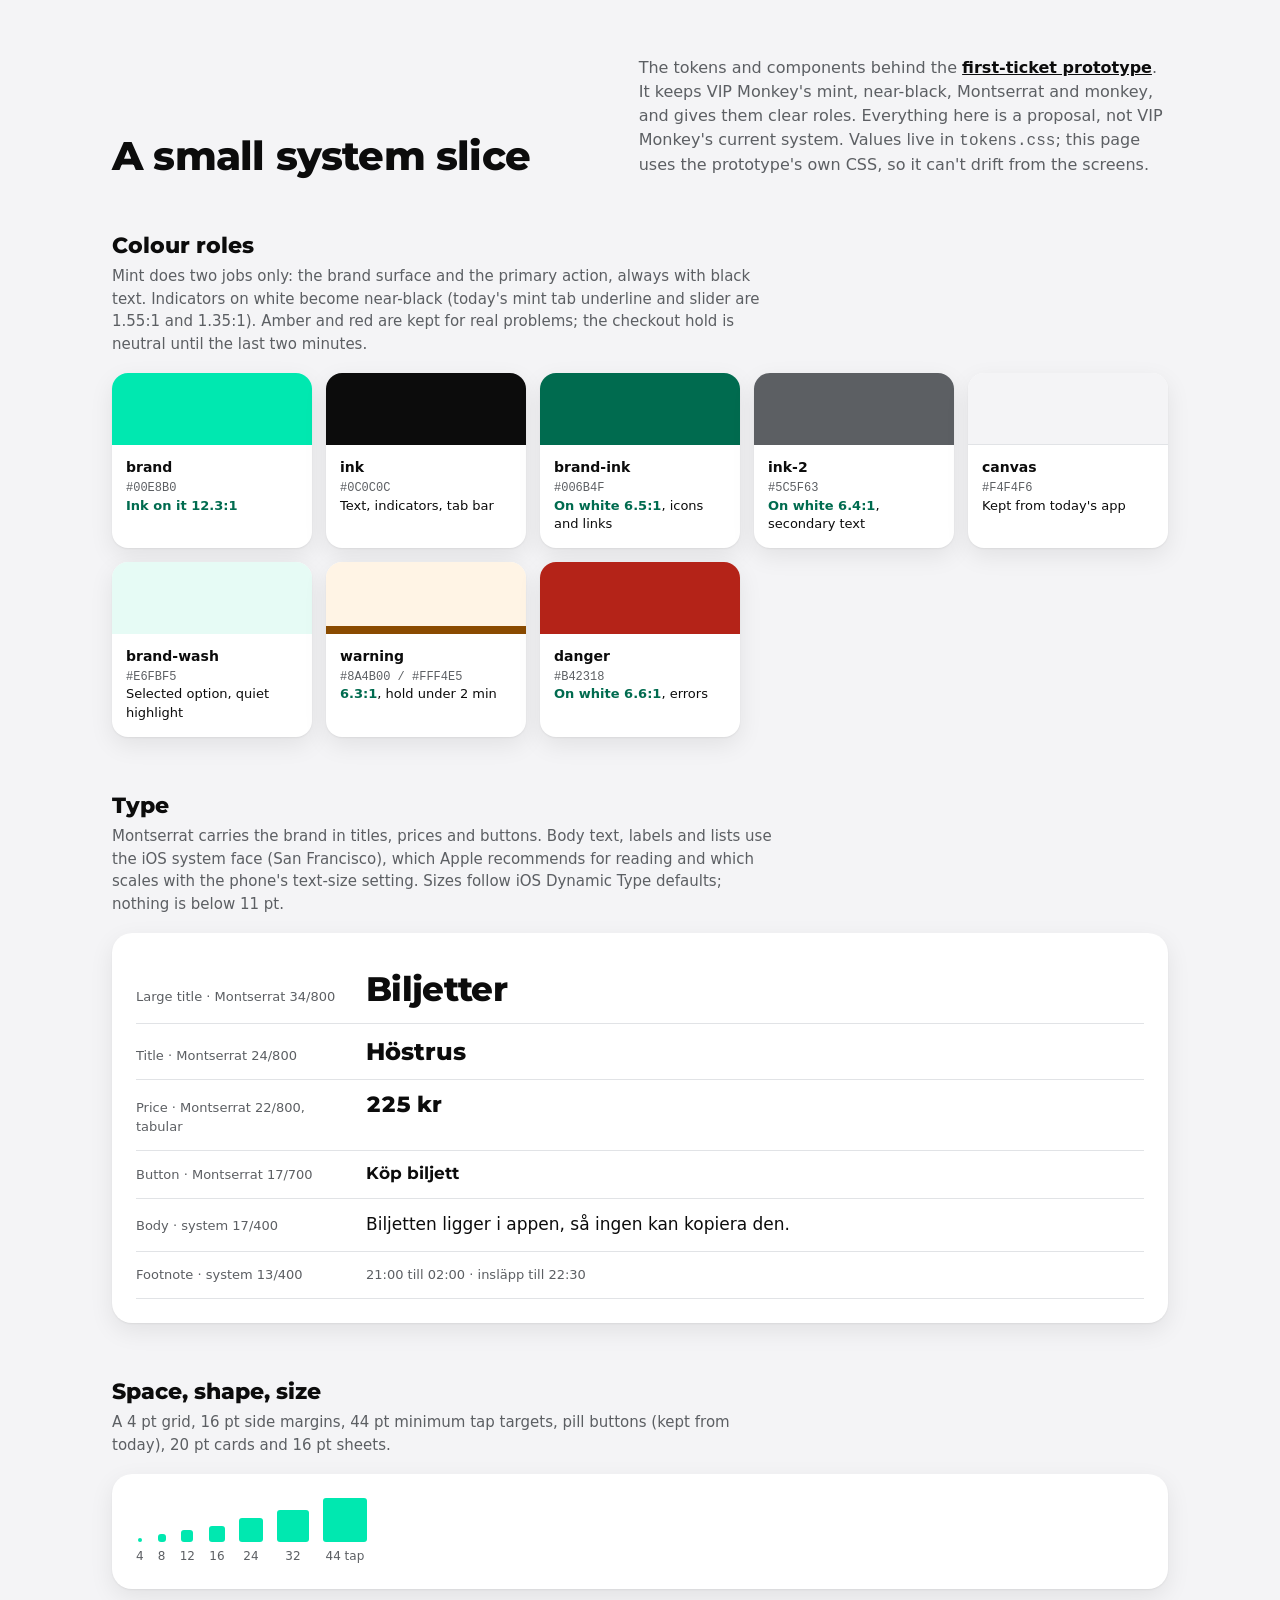
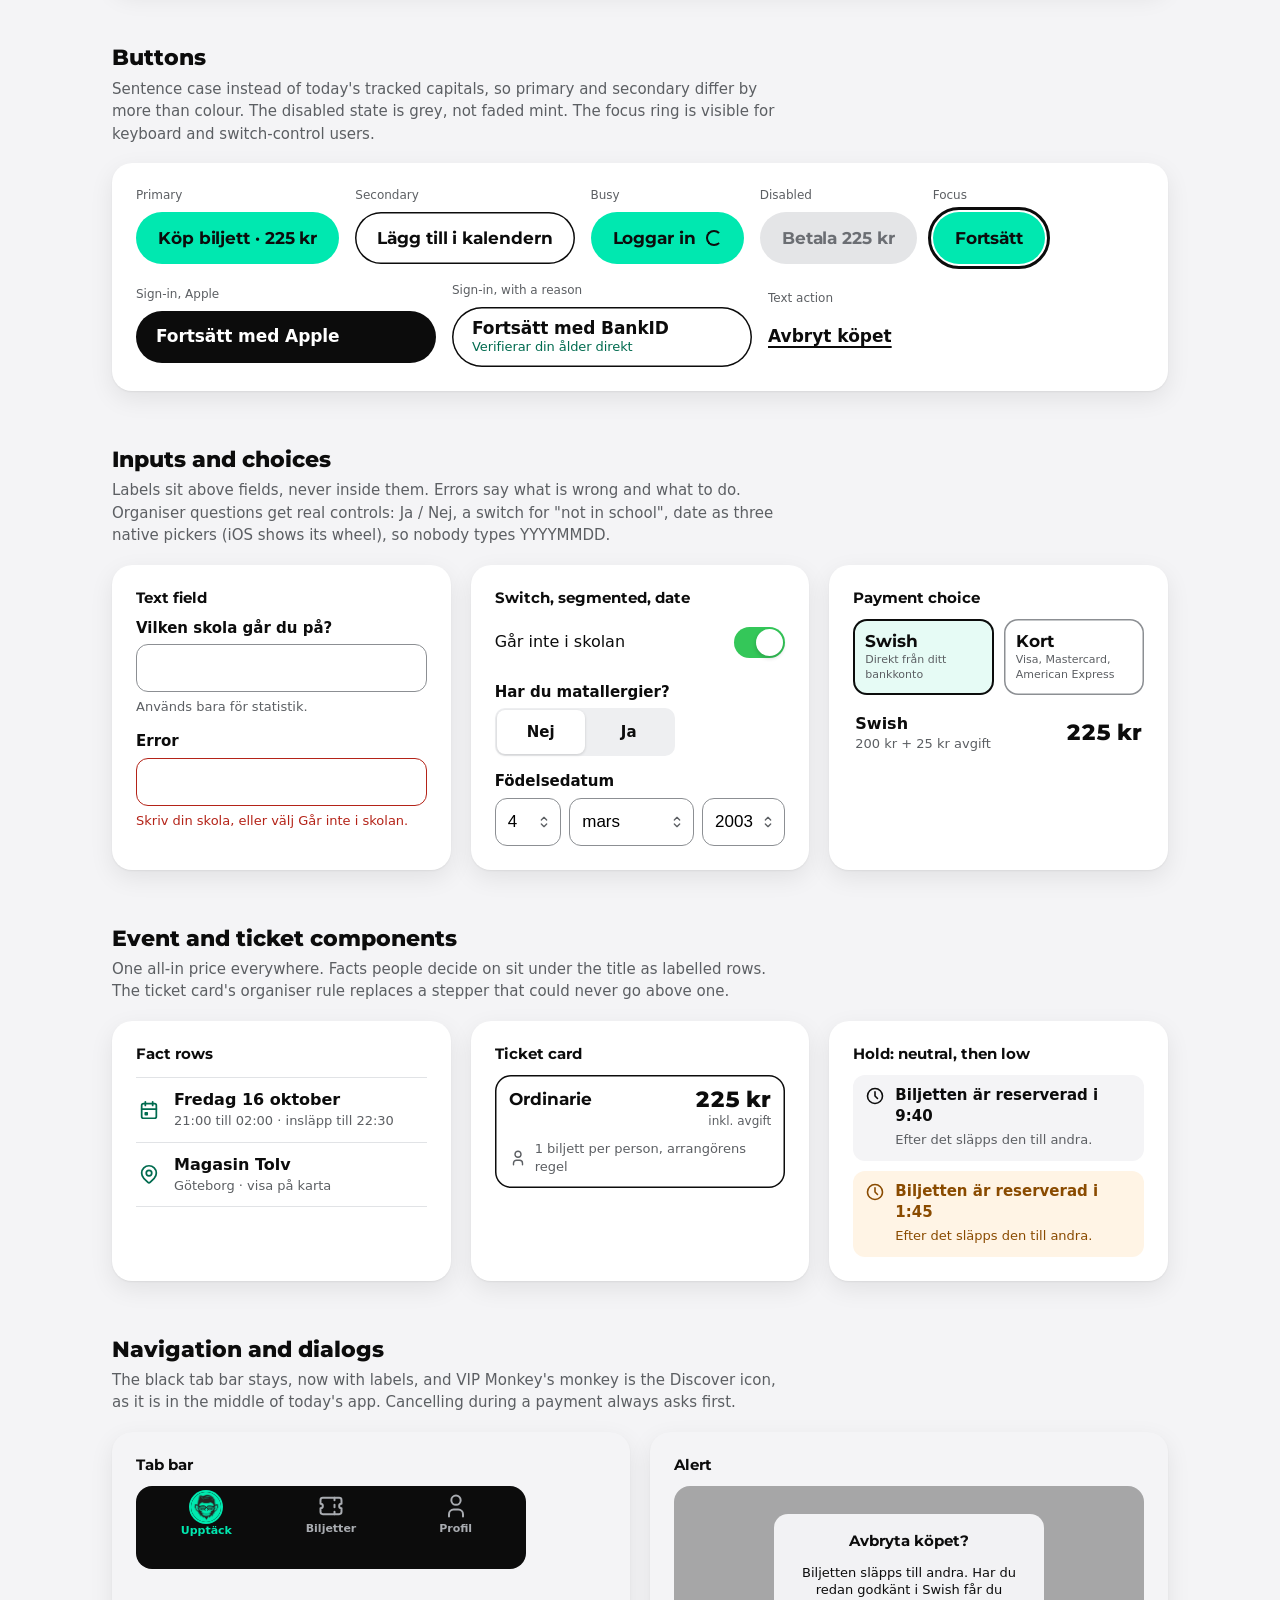
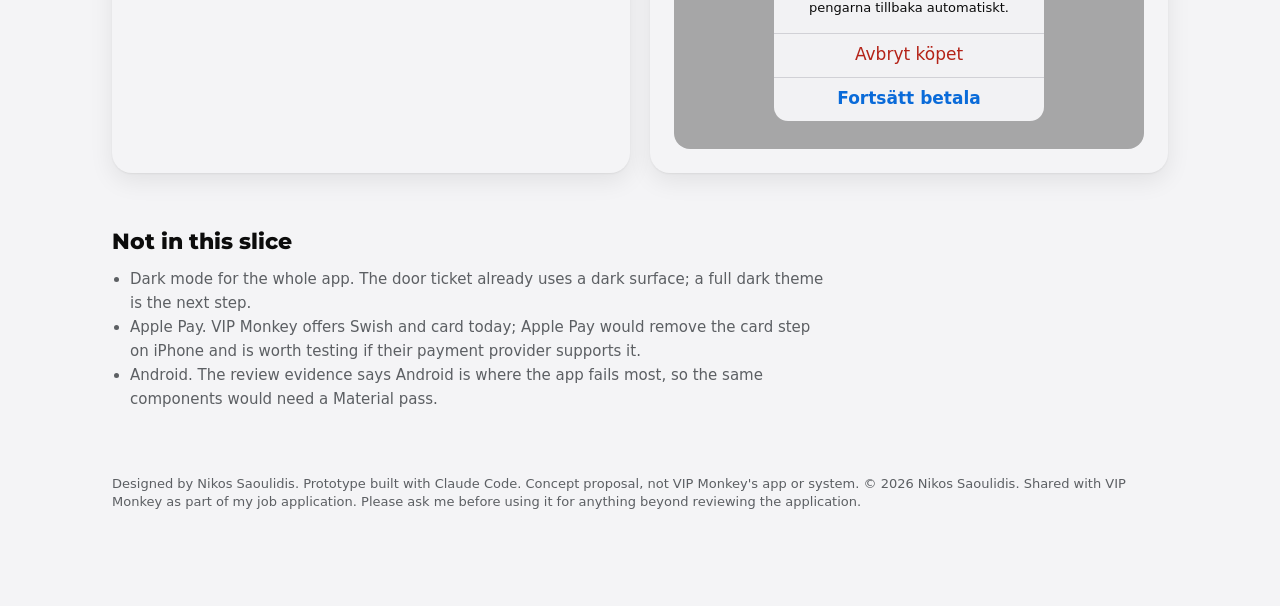
==== commit 8b198e0a: "VIP Monkey: email v5 (tighter, museum line cut, new subject); authorship notice in PDF and prototype" ====
--- a/system.html
+++ b/system.html
@@ -206,6 +206,6 @@
     </ul>
   </section>
 
-  <p class="sys-foot">Designed by Nikos Saoulidis. Prototype built with Claude Code. Concept proposal, not VIP Monkey's app or system.</p>
+  <p class="sys-foot">Designed by Nikos Saoulidis. Prototype built with Claude Code. Concept proposal, not VIP Monkey's app or system. © 2026 Nikos Saoulidis. Shared with VIP Monkey as part of my job application. Please ask me before using it for anything beyond reviewing the application.</p>
 </body>
 </html>
--- a/tokens.css
+++ b/tokens.css
@@ -9,12 +9,13 @@
   --c-ink-2: #5C5F63;          /* secondary text, 6.4:1 on white */
   --c-line: #E1E3E6;
   --c-line-strong: #0C0C0C;
+  --c-field-line: #8C8F93;     /* field and option borders, 3.25:1 on white (WCAG 1.4.11) */
   --c-canvas: #F4F4F6;
   --c-surface: #FFFFFF;
   --c-disabled: #E4E5E7;
   --c-disabled-ink: #6B6E73;
   --c-tabbar: #0C0C0C;
-  --c-tab-idle: #A9ACB1;       /* 8.4:1 on the tab bar */
+  --c-tab-idle: #A9ACB1;       /* 8.6:1 on the tab bar */
   --c-danger: #B42318;
   --c-danger-wash: #FDECEA;
   --c-warning-ink: #8A4B00;
--- a/app.css
+++ b/app.css
@@ -74,7 +74,7 @@
 .text-btn.center { justify-content: center; width: 100%; }
 
 .field-label { display: block; font: 600 var(--t-sub)/1.3 var(--f-text); margin: 16px 0 6px; }
-.field { width: 100%; min-height: 48px; padding: 0 14px; border-radius: var(--r-field); border: 1.5px solid #9A9DA1; background: var(--c-surface); font-size: var(--t-body); }
+.field { width: 100%; min-height: 48px; padding: 0 14px; border-radius: var(--r-field); border: 1.5px solid var(--c-field-line); background: var(--c-surface); font-size: var(--t-body); }
 .field:focus { border-color: var(--c-ink); outline: none; box-shadow: 0 0 0 3px var(--c-brand-wash), 0 0 0 1px var(--c-ink); }
 .field[aria-invalid="true"] { border-color: var(--c-danger); }
 .field::placeholder { color: #6B6E73; }
@@ -136,7 +136,7 @@
 .lc-foot { display: grid; gap: 2px; padding: 10px 12px 12px; }
 .lc-foot b { font: 600 15px/1.25 var(--f-text); }
 .lc-foot span { font-size: 13px; color: #3A3A3C; }
-.lc-foot small { font-size: 12px; color: #6B6E73; }
+.lc-foot small { font-size: 12px; color: #55585C; }
 .chat-input { display: flex; align-items: center; gap: 10px; padding: 8px 12px 30px; }
 .ci-plus { width: 34px; height: 34px; border-radius: 50%; background: #E9E9EB; display: grid; place-items: center; color: #6B6E73; font-size: 22px; }
 .ci-field { flex: 1; min-height: 36px; border-radius: 18px; border: 1px solid #D1D1D6; display: flex; align-items: center; padding: 0 14px; color: #6B6E73; }
@@ -257,7 +257,7 @@
 .pay-options { display: grid; grid-template-columns: 1fr 1fr; gap: 10px; margin-top: 10px; }
 .pay-opt { position: relative; }
 .pay-opt input { position: absolute; opacity: 0; inset: 0; margin: 0; cursor: pointer; }
-.po-box { display: grid; gap: 2px; align-content: center; min-height: 76px; padding: 10px 12px; border-radius: 14px; box-shadow: inset 0 0 0 1.5px var(--c-line); }
+.po-box { display: grid; gap: 2px; align-content: center; min-height: 76px; padding: 10px 12px; border-radius: 14px; box-shadow: inset 0 0 0 1.5px var(--c-field-line); }
 .po-box b { font: 700 var(--t-headline)/1.2 var(--f-display); }
 .po-box small { font-size: 11px; color: var(--c-ink-2); line-height: 1.3; }
 .po-box .ic { width: 20px; height: 20px; }
@@ -361,6 +361,8 @@
 @keyframes enter { from { transform: translateX(100%); box-shadow: -8px 0 24px rgb(12 12 12 / .12); } }
 @media (prefers-reduced-motion: reduce) {
   *, *::before, *::after { animation-duration: 1ms !important; animation-iteration-count: 1 !important; transition-duration: 1ms !important; }
+  /* loading spinners keep turning (slowly): they report status, not decoration */
+  .spinner, .btn[aria-busy="true"]::after, .store-get[aria-busy="true"]::after { animation-duration: 1.6s !important; animation-iteration-count: infinite !important; }
   .tk-live { animation: none; background: var(--c-brand); }
 }
 
